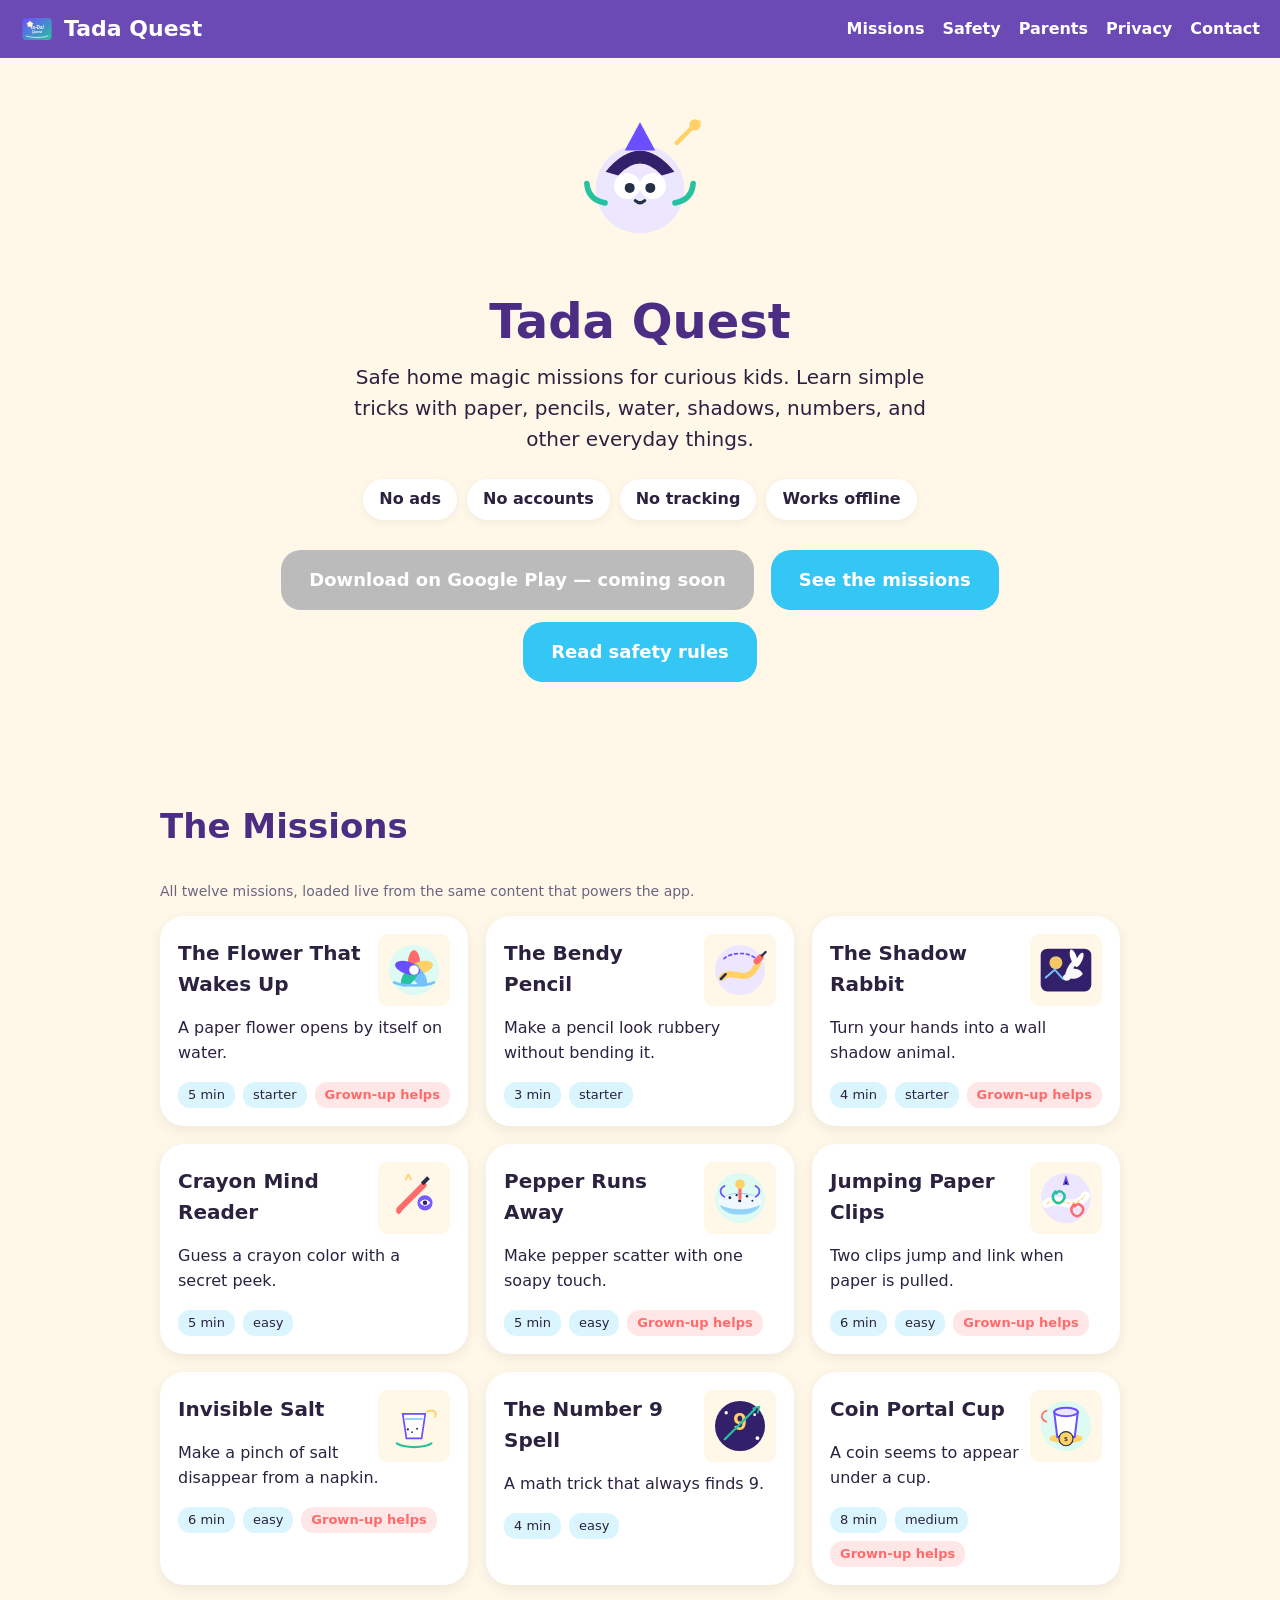
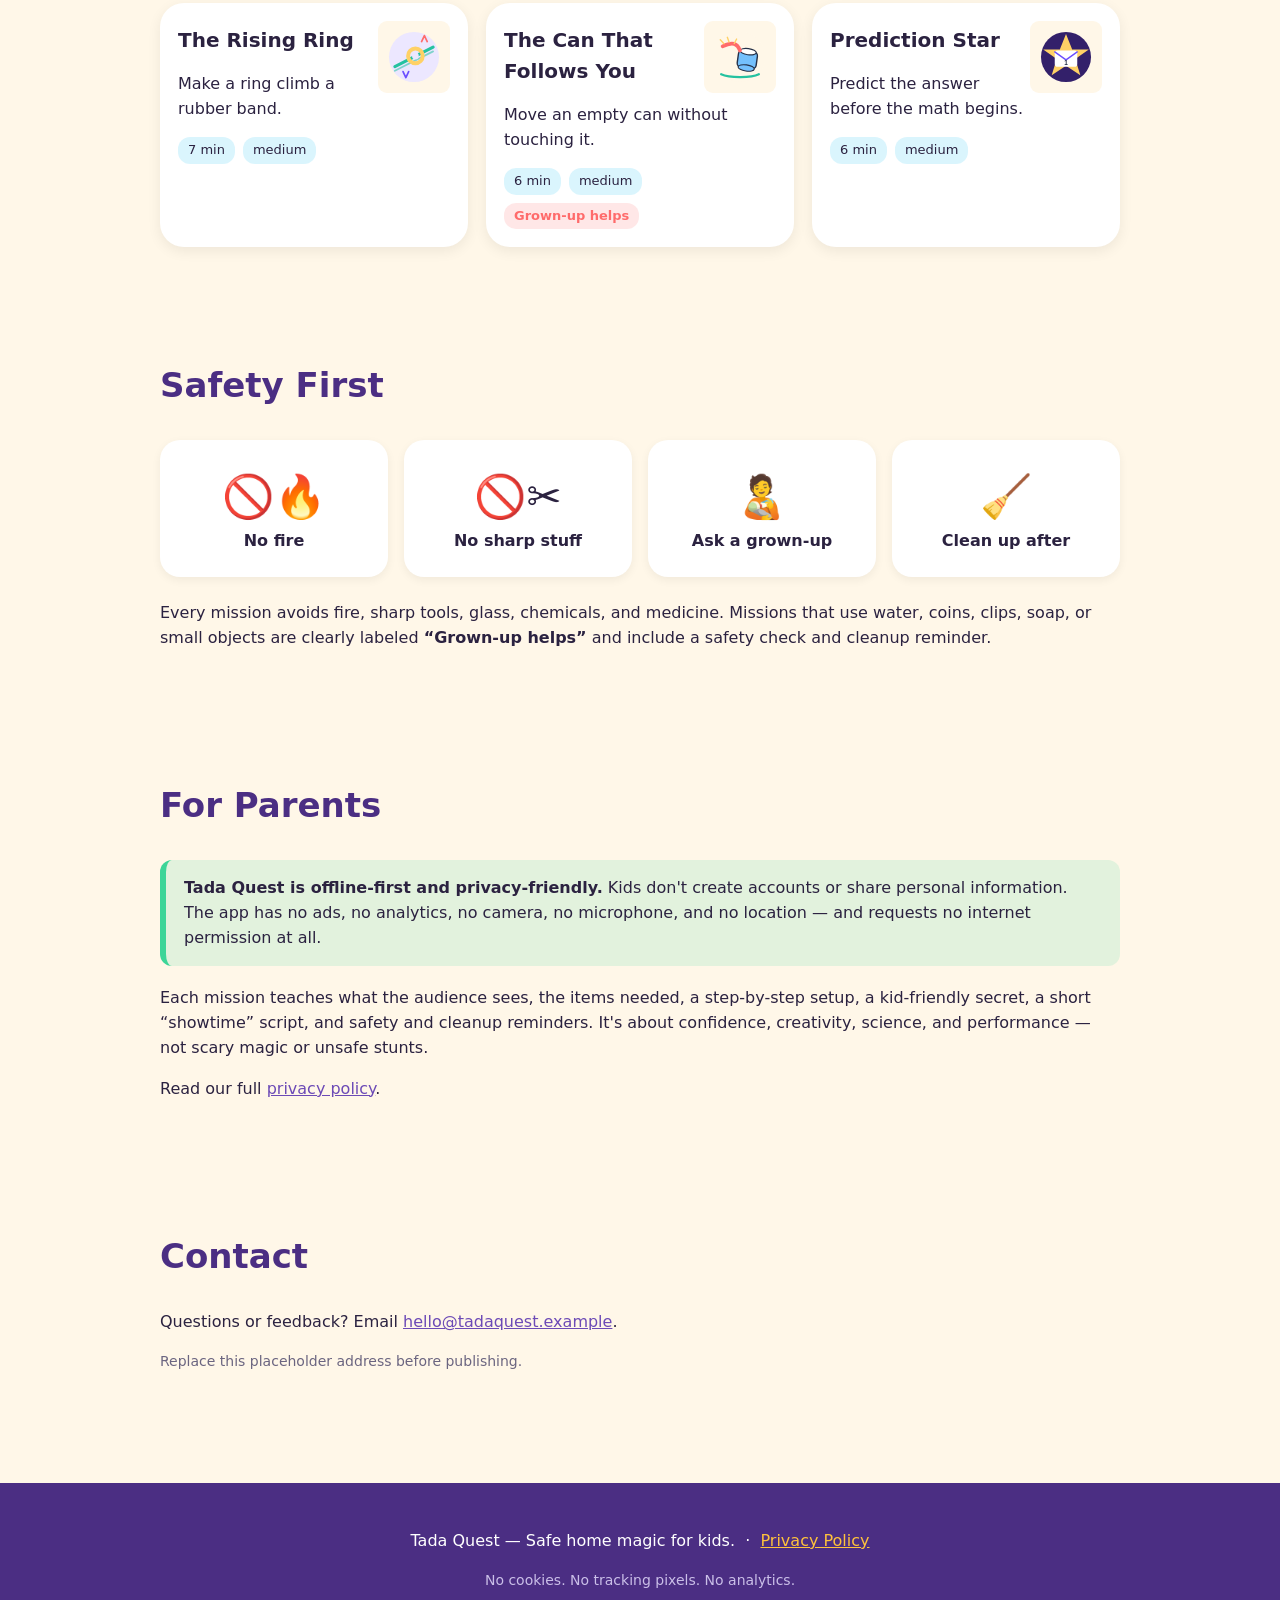
==== site/index.html @ f1ceab14 "﻿Tada Quest: Flutter kids app, static site, CI (APK/AAB), Pages" ====
<!DOCTYPE html>
<html lang="en">
<head>
<meta charset="utf-8">
<meta name="viewport" content="width=device-width, initial-scale=1">
<title>Tada Quest — Safe Home Magic Missions for Kids</title>
<meta name="description" content="Tada Quest teaches kids safe, simple magic tricks with everyday household items. No ads, no accounts, no tracking. Works offline.">
<link rel="stylesheet" href="styles.css">
<link rel="icon" href="assets/icon_512.png">
</head>
<body>

<header class="nav">
  <div class="brand">
    <img src="assets/svg/brand/logo_tada_quest.svg" alt="Tada Quest logo">
    Tada Quest
  </div>
  <nav>
    <a href="#missions">Missions</a>
    <a href="#safety">Safety</a>
    <a href="#parents">Parents</a>
    <a href="privacy.html">Privacy</a>
    <a href="#contact">Contact</a>
  </nav>
</header>

<section class="hero">
  <img class="mascot" src="assets/svg/characters/mascot_spark_owl.svg" alt="Spark the owl mascot">
  <h1>Tada Quest</h1>
  <p class="sub">Safe home magic missions for curious kids. Learn simple tricks with paper,
     pencils, water, shadows, numbers, and other everyday things.</p>
  <div class="badges-row">
    <span class="tag">No ads</span>
    <span class="tag">No accounts</span>
    <span class="tag">No tracking</span>
    <span class="tag">Works offline</span>
  </div>
  <div>
    <a class="cta disabled" title="Coming soon">Download on Google Play — coming soon</a>
    <a class="cta secondary" href="#missions">See the missions</a>
    <a class="cta secondary" href="#safety">Read safety rules</a>
  </div>
</section>

<section id="missions">
  <h2 class="section-title">The Missions</h2>
  <p class="muted">All twelve missions, loaded live from the same content that powers the app.</p>
  <div id="mission-grid" class="grid"><p>Loading missions…</p></div>
</section>

<section id="safety">
  <h2 class="section-title">Safety First</h2>
  <div class="promise">
    <div class="p"><div class="emoji">🚫🔥</div><strong>No fire</strong></div>
    <div class="p"><div class="emoji">🚫✂️</div><strong>No sharp stuff</strong></div>
    <div class="p"><div class="emoji">🧑‍🍼</div><strong>Ask a grown-up</strong></div>
    <div class="p"><div class="emoji">🧹</div><strong>Clean up after</strong></div>
  </div>
  <p style="margin-top:24px">Every mission avoids fire, sharp tools, glass, chemicals, and medicine.
     Missions that use water, coins, clips, soap, or small objects are clearly labeled
     <strong>“Grown-up helps”</strong> and include a safety check and cleanup reminder.</p>
</section>

<section id="parents">
  <h2 class="section-title">For Parents</h2>
  <div class="callout">
    <strong>Tada Quest is offline-first and privacy-friendly.</strong> Kids don't create
    accounts or share personal information. The app has no ads, no analytics, no camera,
    no microphone, and no location — and requests no internet permission at all.
  </div>
  <p style="margin-top:20px">Each mission teaches what the audience sees, the items needed,
     a step-by-step setup, a kid-friendly secret, a short “showtime” script, and safety
     and cleanup reminders. It's about confidence, creativity, science, and performance —
     not scary magic or unsafe stunts.</p>
  <p>Read our full <a href="privacy.html">privacy policy</a>.</p>
</section>

<section id="contact">
  <h2 class="section-title">Contact</h2>
  <p>Questions or feedback? Email <a href="mailto:hello@tadaquest.example">hello@tadaquest.example</a>.</p>
  <p class="muted">Replace this placeholder address before publishing.</p>
</section>

<footer>
  <p>Tada Quest — Safe home magic for kids. &nbsp;·&nbsp;
     <a href="privacy.html">Privacy Policy</a></p>
  <p class="muted" style="color:#cabfe8">No cookies. No tracking pixels. No analytics.</p>
</footer>

<script src="app.js"></script>
</body>
</html>
---- site/styles.css ----
:root{
  --purple:#6C4AB6; --purple-deep:#4B2E83; --sky:#34C6F4; --sun:#FFC23C;
  --coral:#FF6B6B; --mint:#3DD598; --cream:#FFF7E8; --ink:#2B2240;
}
*{box-sizing:border-box}
html{scroll-behavior:smooth}
body{
  margin:0; font-family:system-ui,-apple-system,"Segoe UI",Roboto,sans-serif;
  color:var(--ink); background:var(--cream); line-height:1.55;
}
a{color:var(--purple)}
header.nav{
  position:sticky; top:0; z-index:10; background:var(--purple);
  color:#fff; display:flex; align-items:center; gap:18px;
  padding:12px 20px; flex-wrap:wrap;
}
header.nav .brand{font-weight:900; font-size:22px; display:flex; align-items:center; gap:10px}
header.nav .brand img{width:34px;height:34px}
header.nav nav{margin-left:auto; display:flex; gap:18px; flex-wrap:wrap}
header.nav nav a{color:#fff; text-decoration:none; font-weight:600}
header.nav nav a:hover{text-decoration:underline}
section{max-width:1000px; margin:0 auto; padding:56px 20px}
.hero{text-align:center; padding-top:48px}
.hero img.mascot{width:160px}
.hero h1{font-size:48px; margin:10px 0 4px; color:var(--purple-deep)}
.hero p.sub{font-size:20px; max-width:620px; margin:0 auto}
.badges-row{display:flex; gap:10px; justify-content:center; flex-wrap:wrap; margin:24px 0}
.tag{background:#fff; border-radius:999px; padding:8px 16px; font-weight:700; box-shadow:0 2px 8px rgba(0,0,0,.06)}
.cta{display:inline-block; background:var(--purple); color:#fff; text-decoration:none;
  padding:16px 28px; border-radius:20px; font-weight:800; font-size:18px; margin:6px}
.cta.secondary{background:var(--sky)}
.cta.disabled{background:#bbb; cursor:default}
h2.section-title{font-size:34px; color:var(--purple-deep); margin-top:0}
.grid{display:grid; grid-template-columns:repeat(auto-fill,minmax(280px,1fr)); gap:18px}
.card{background:#fff; border-radius:24px; padding:18px; box-shadow:0 4px 14px rgba(0,0,0,.07)}
.card img{width:72px;height:72px;float:right;margin-left:8px}
.card h3{margin:.2em 0; font-size:20px}
.card .pills{margin-top:10px; display:flex; gap:8px; flex-wrap:wrap}
.pill{background:rgba(52,198,244,.18); border-radius:12px; padding:3px 10px; font-size:13px}
.pill.adult{background:rgba(255,107,107,.16); color:var(--coral); font-weight:700}
.promise{display:grid; grid-template-columns:repeat(auto-fit,minmax(200px,1fr)); gap:16px}
.promise .p{background:#fff; border-radius:20px; padding:24px; text-align:center; box-shadow:0 3px 10px rgba(0,0,0,.06)}
.promise .p .emoji{font-size:42px}
.callout{background:rgba(61,213,152,.15); border-left:6px solid var(--mint); padding:16px 18px; border-radius:12px}
footer{background:var(--purple-deep); color:#fff; text-align:center; padding:30px 20px; margin-top:40px}
footer a{color:var(--sun)}
.muted{color:#6b6580; font-size:14px}
table.policy{border-collapse:collapse; width:100%}
table.policy td{padding:8px 10px; border-bottom:1px solid #eee; vertical-align:top}
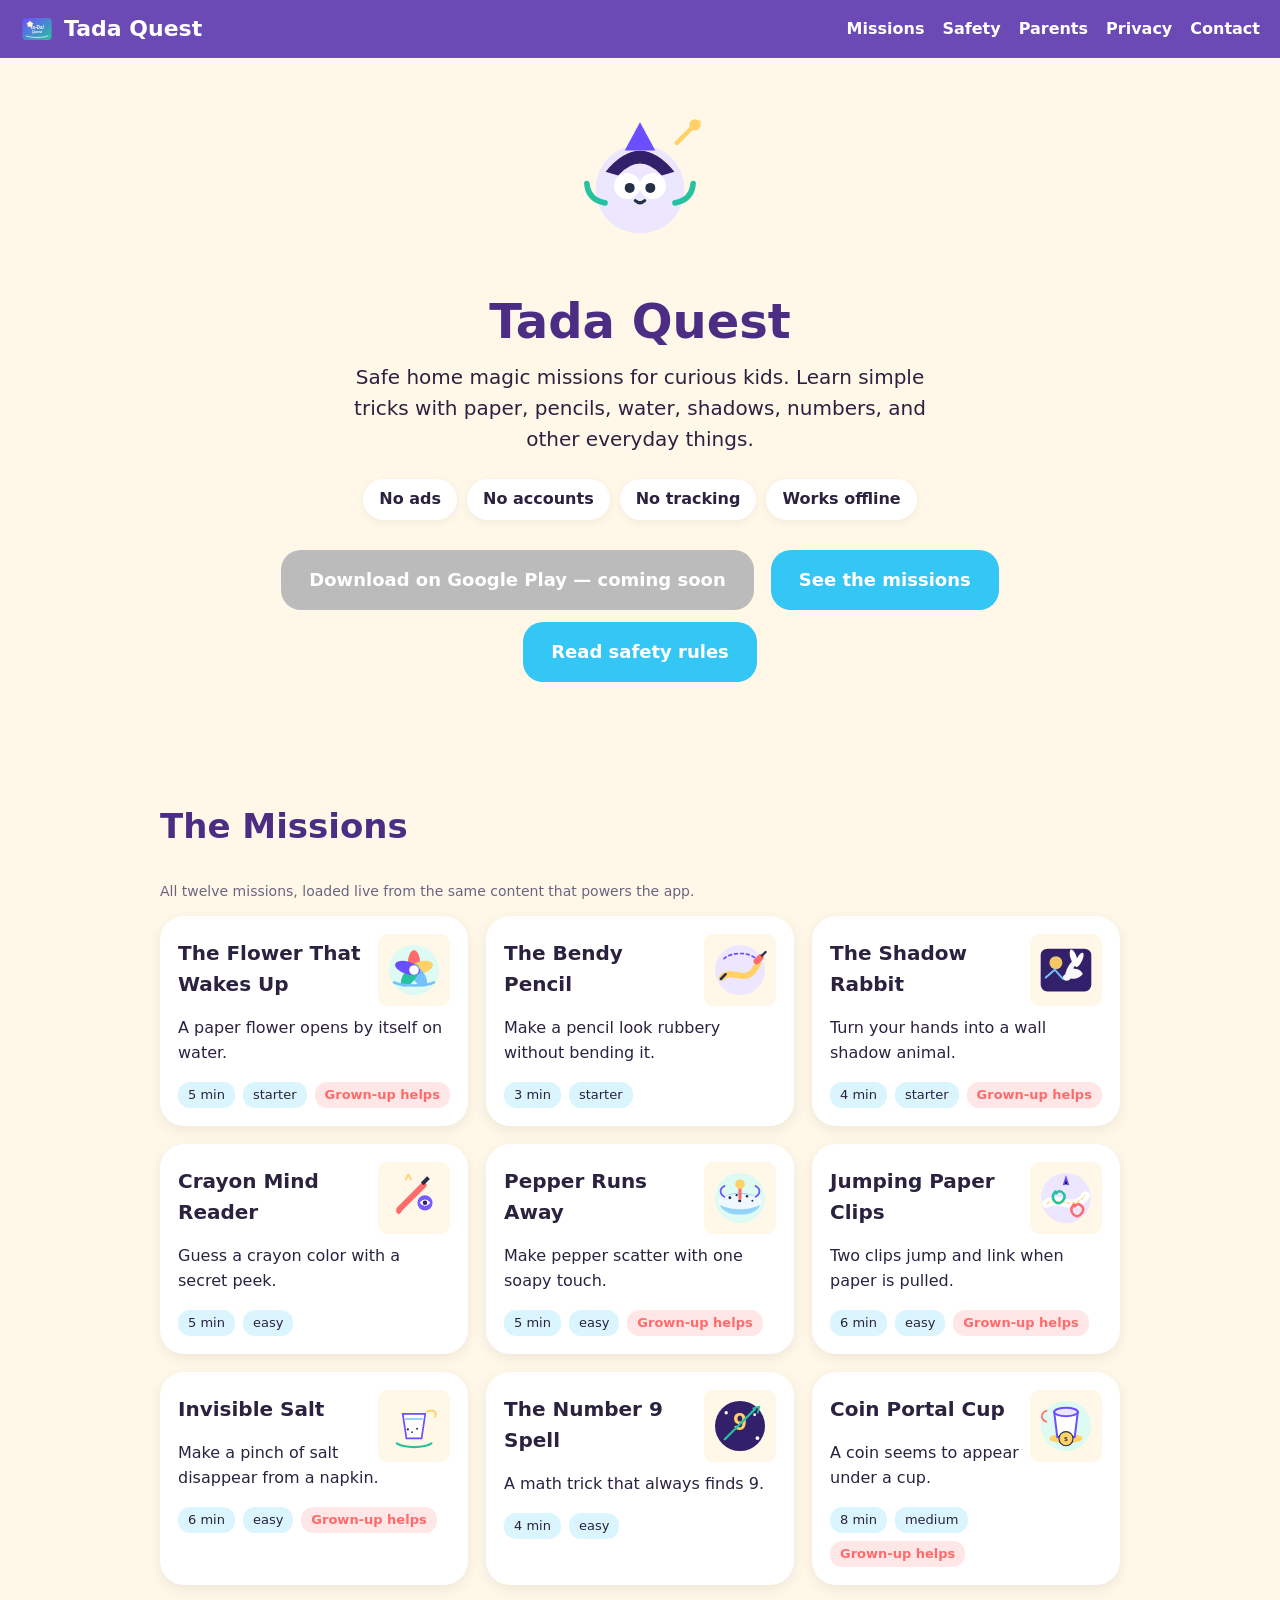
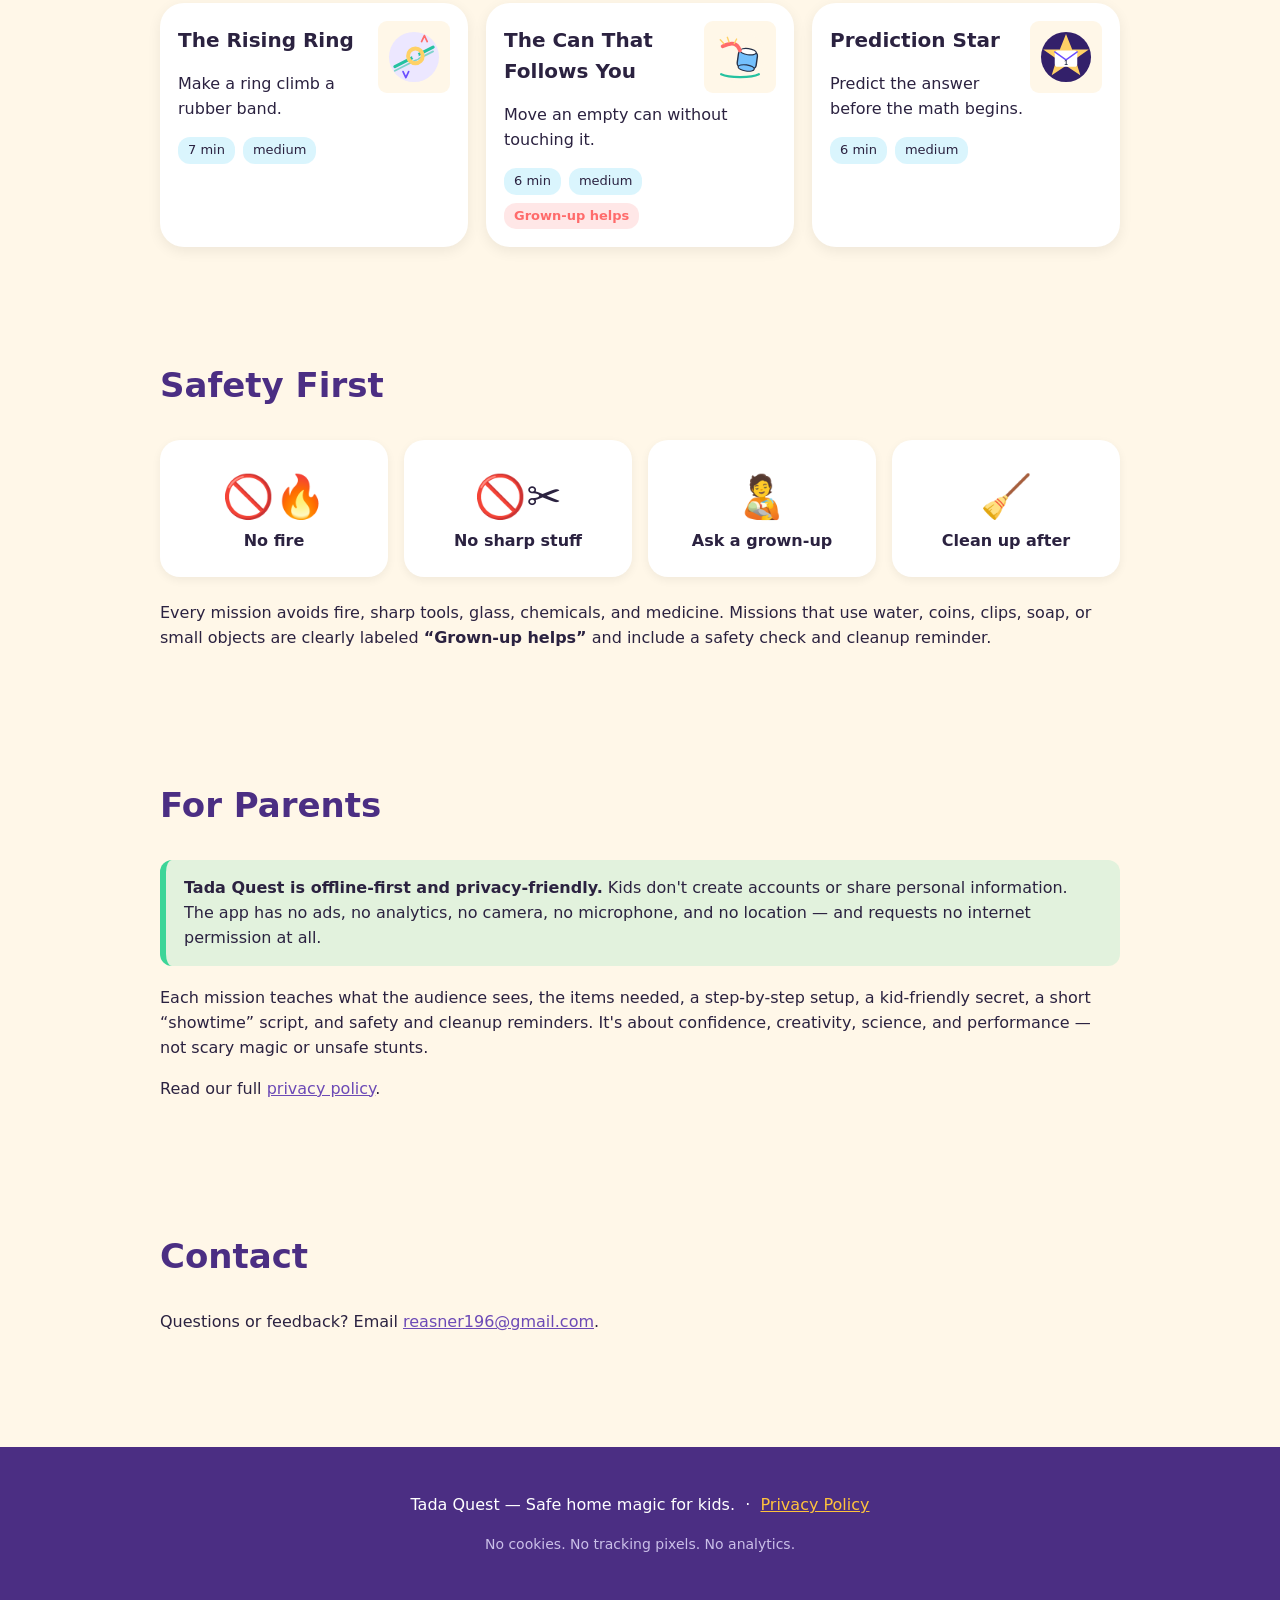
==== commit 54d269f3: "Set com.tada.quest package, real contact email/date, signed release AAB in CI" ====
--- a/site/index.html
+++ b/site/index.html
@@ -77,8 +77,7 @@
 
 <section id="contact">
   <h2 class="section-title">Contact</h2>
-  <p>Questions or feedback? Email <a href="mailto:hello@tadaquest.example">hello@tadaquest.example</a>.</p>
-  <p class="muted">Replace this placeholder address before publishing.</p>
+  <p>Questions or feedback? Email <a href="mailto:reasner196@gmail.com">reasner196@gmail.com</a>.</p>
 </section>
 
 <footer>
